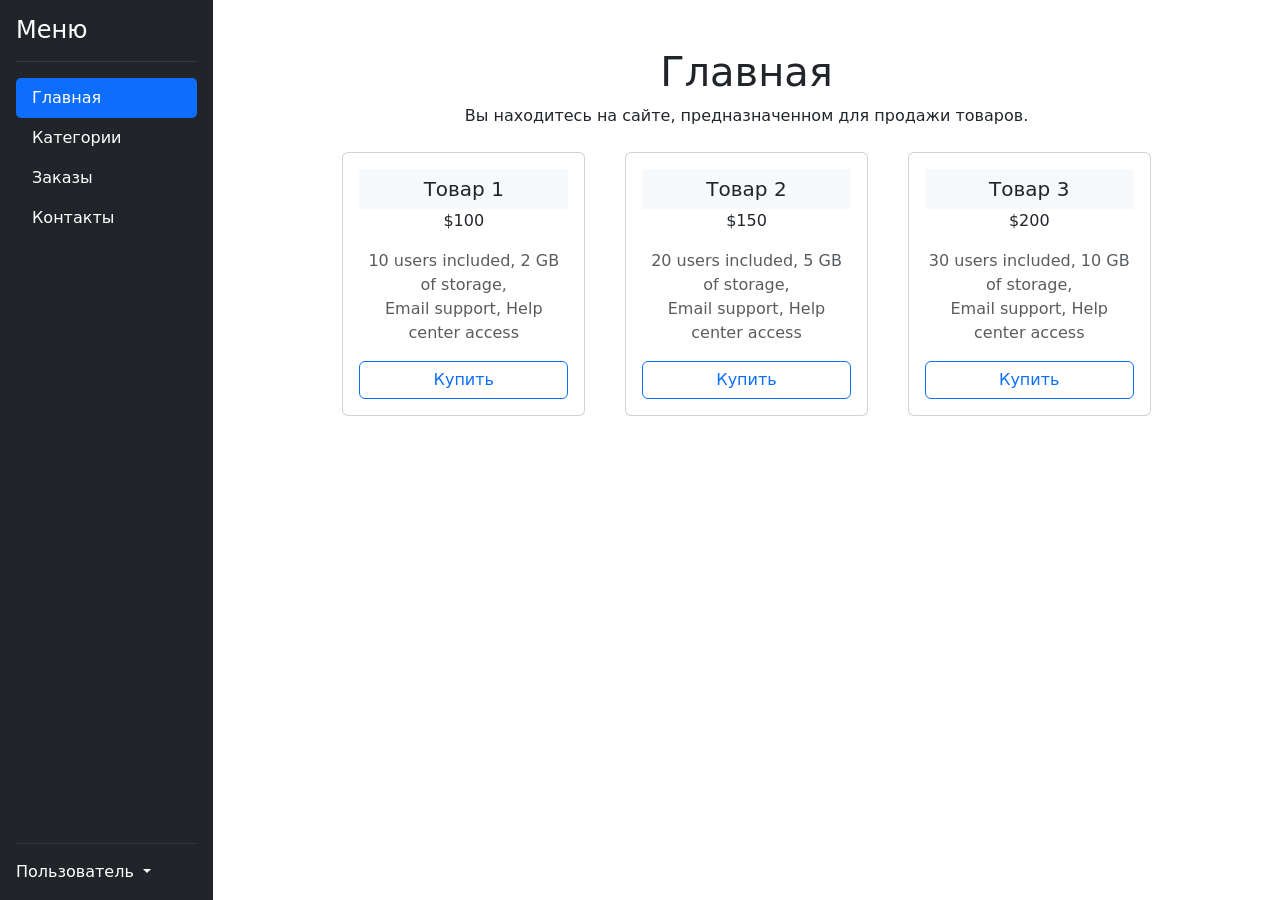
==== src/index.html @ fc375554 "fixed html-files" ====
<!DOCTYPE html>
<html lang="ru">
<head>
  <meta charset="UTF-8">
  <title>Главная</title>
  <link rel="stylesheet" href="css/bootstrap.css">
  <link rel="stylesheet" href="css/styles.css">
  <style>
    .sidebar {
      width: 250px;
      min-height: 100vh;
      display: flex;
      flex-direction: column;
      justify-content: space-between;
    }
  </style>
</head>
<body>
<div class="d-flex">
  <div class="bg-dark text-white p-3 sidebar">
    <div>
      <h4>Меню</h4>
      <hr class="border-secondary">
      <ul class="nav flex-column">
        <li class="nav-item"><a class="nav-link text-white active bg-primary" style="border-radius:5px" href="index.html">Главная</a></li>
        <li class="nav-item"><a class="nav-link text-white" href="catalog.html">Категории</a></li>
        <li class="nav-item"><a class="nav-link text-white" href="#">Заказы</a></li>
        <li class="nav-item"><a class="nav-link text-white" href="contacts.html">Контакты</a></li>
      </ul>
    </div>
    <div>
      <hr class="border-secondary">
      <!-- Выпадающий блок пользователя -->
  <div class="dropdown">
 </div>
    <a
      class="d-block text-white text-decoration-none dropdown-toggle"
      data-bs-toggle="dropdown"
      style="cursor: pointer;"
    >
      Пользователь
    </a>
    <ul class="dropdown-menu dropdown-menu-dark">
      <li><a class="dropdown-item" href="#">Профиль</a></li>
      <li><a class="dropdown-item" href="#">Выход</a></li>
    </ul>
  </div>
</div>

  <div class="container py-5">
    <h1 class="text-center">Главная</h1>
    <p class="text-center">Вы находитесь на сайте, предназначенном для продажи товаров.</p>
    <div class="row justify-content-center">
      <!-- Карточка 1 -->
      <div class="col-md-3 m-2">
        <div class="card text-center">
          <div class="card-body">
            <h5 class="card-title bg-light text-center m-0 py-2">Товар 1</h5>
            <p class="card-text">$100</p>
            <p class="text-muted">10 users included, 2 GB of storage,<br>Email support, Help center access</p>
            <a href="#" class="btn btn-outline-primary w-100">Купить</a>
          </div>
        </div>
      </div>
      <div class="col-md-3 m-2">
        <div class="card text-center">
          <div class="card-body">
            <h5 class="card-title bg-light text-center m-0 py-2">Товар 2</h5>
            <p class="card-text">$150</p>
            <p class="text-muted">20 users included, 5 GB of storage,<br>Email support, Help center access</p>
            <a href="#" class="btn btn-outline-primary w-100">Купить</a>
          </div>
        </div>
      </div>
      <!-- Карточка 3 -->
      <div class="col-md-3 m-2">
        <div class="card text-center">
          <div class="card-body">
            <h5 class="card-title bg-light text-center m-0 py-2">Товар 3</h5>
            <p class="card-text">$200</p>
            <p class="text-muted">30 users included, 10 GB of storage,<br>Email support, Help center access</p>
            <a href="#" class="btn btn-outline-primary w-100">Купить</a>
          </div>
        </div>
      </div>
    </div>
  </div>
</div>
<script src="https://cdn.jsdelivr.net/npm/bootstrap@5.3.0/dist/js/bootstrap.bundle.min.js"></script>
</body>
</html>
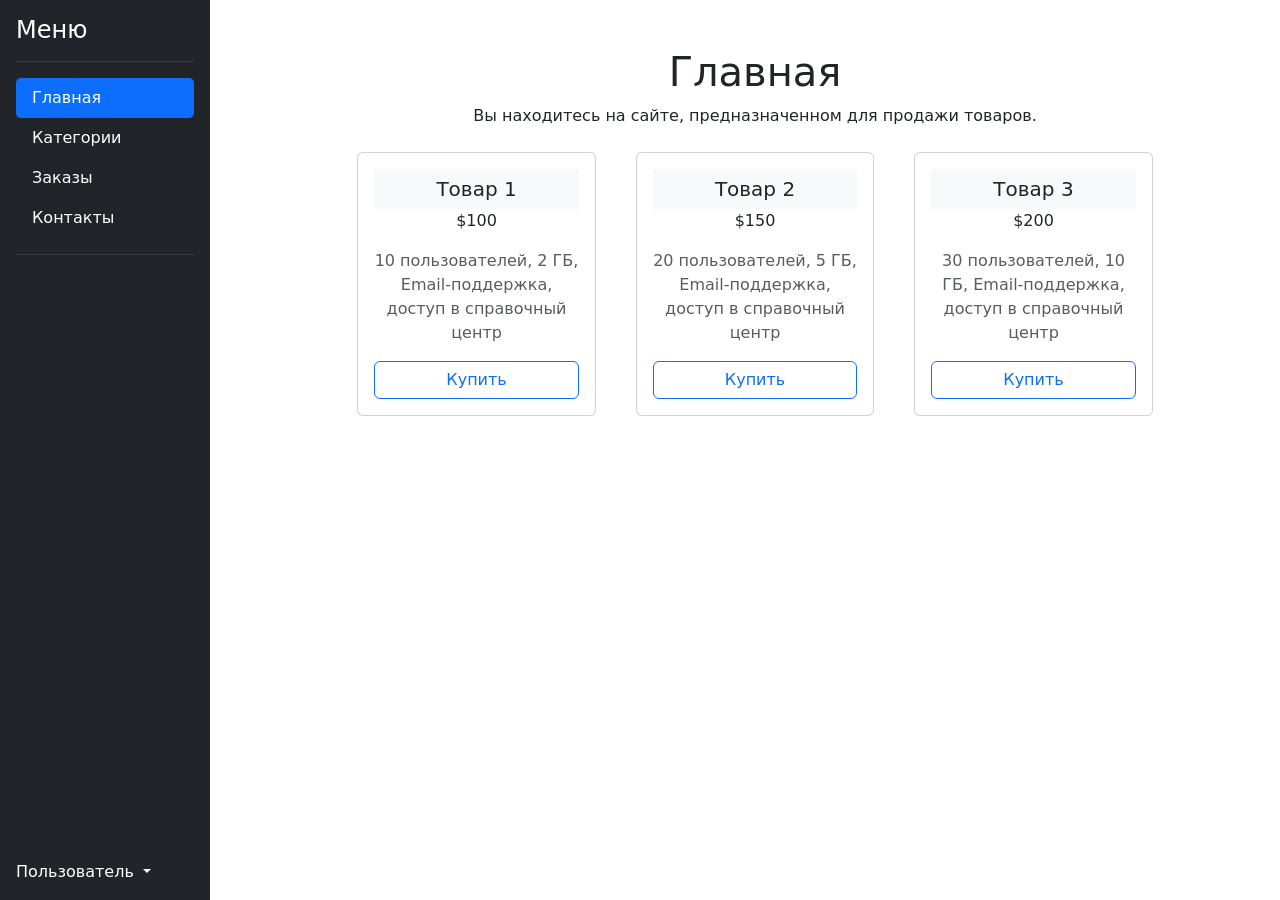
==== commit c02331eb: "fixed server.py" ====
--- a/src/index.html
+++ b/src/index.html
@@ -17,37 +17,45 @@
 </head>
 <body>
 <div class="d-flex">
+  <!-- Боковая панель -->
   <div class="bg-dark text-white p-3 sidebar">
     <div>
       <h4>Меню</h4>
       <hr class="border-secondary">
       <ul class="nav flex-column">
-        <li class="nav-item"><a class="nav-link text-white active bg-primary" style="border-radius:5px" href="index.html">Главная</a></li>
-        <li class="nav-item"><a class="nav-link text-white" href="catalog.html">Категории</a></li>
-        <li class="nav-item"><a class="nav-link text-white" href="#">Заказы</a></li>
-        <li class="nav-item"><a class="nav-link text-white" href="contacts.html">Контакты</a></li>
+        <li class="nav-item">
+          <a class="nav-link text-white active bg-primary" style="border-radius:5px" href="index.html">Главная</a>
+        </li>
+        <li class="nav-item">
+          <a class="nav-link text-white" href="catalog.html">Категории</a>
+        </li>
+        <li class="nav-item">
+          <a class="nav-link text-white" href="#">Заказы</a>
+        </li>
+        <li class="nav-item">
+          <a class="nav-link text-white" href="contacts.html">Контакты</a>
+        </li>
+      </ul>
+      <hr class="border-secondary">
+    </div>
+
+    <!-- Выпадающее меню пользователя -->
+    <div class="dropdown">
+      <a class="d-block text-white text-decoration-none dropdown-toggle"
+         data-bs-toggle="dropdown"
+         href="#" role="button"
+         style="cursor: pointer;">
+        Пользователь
+      </a>
+      <ul class="dropdown-menu dropdown-menu-dark">
+        <li><a class="dropdown-item" href="#">Профиль</a></li>
+        <li><a class="dropdown-item" href="#">Выход</a></li>
       </ul>
     </div>
-    <div>
-      <hr class="border-secondary">
-      <!-- Выпадающий блок пользователя -->
-  <div class="dropdown">
- </div>
-    <a
-      class="d-block text-white text-decoration-none dropdown-toggle"
-      data-bs-toggle="dropdown"
-      style="cursor: pointer;"
-    >
-      Пользователь
-    </a>
-    <ul class="dropdown-menu dropdown-menu-dark">
-      <li><a class="dropdown-item" href="#">Профиль</a></li>
-      <li><a class="dropdown-item" href="#">Выход</a></li>
-    </ul>
   </div>
-</div>
 
-  <div class="container py-5">
+  <!-- Контент -->
+  <div class="container py-5" style="margin-left: 20px;">
     <h1 class="text-center">Главная</h1>
     <p class="text-center">Вы находитесь на сайте, предназначенном для продажи товаров.</p>
     <div class="row justify-content-center">
@@ -57,17 +65,18 @@
           <div class="card-body">
             <h5 class="card-title bg-light text-center m-0 py-2">Товар 1</h5>
             <p class="card-text">$100</p>
-            <p class="text-muted">10 users included, 2 GB of storage,<br>Email support, Help center access</p>
+            <p class="text-muted">10 пользователей, 2 ГБ, Email-поддержка, доступ в справочный центр</p>
             <a href="#" class="btn btn-outline-primary w-100">Купить</a>
           </div>
         </div>
       </div>
+      <!-- Карточка 2 -->
       <div class="col-md-3 m-2">
         <div class="card text-center">
           <div class="card-body">
             <h5 class="card-title bg-light text-center m-0 py-2">Товар 2</h5>
             <p class="card-text">$150</p>
-            <p class="text-muted">20 users included, 5 GB of storage,<br>Email support, Help center access</p>
+            <p class="text-muted">20 пользователей, 5 ГБ, Email-поддержка, доступ в справочный центр</p>
             <a href="#" class="btn btn-outline-primary w-100">Купить</a>
           </div>
         </div>
@@ -78,7 +87,7 @@
           <div class="card-body">
             <h5 class="card-title bg-light text-center m-0 py-2">Товар 3</h5>
             <p class="card-text">$200</p>
-            <p class="text-muted">30 users included, 10 GB of storage,<br>Email support, Help center access</p>
+            <p class="text-muted">30 пользователей, 10 ГБ, Email-поддержка, доступ в справочный центр</p>
             <a href="#" class="btn btn-outline-primary w-100">Купить</a>
           </div>
         </div>
@@ -86,6 +95,7 @@
     </div>
   </div>
 </div>
+
 <script src="https://cdn.jsdelivr.net/npm/bootstrap@5.3.0/dist/js/bootstrap.bundle.min.js"></script>
 </body>
 </html>
